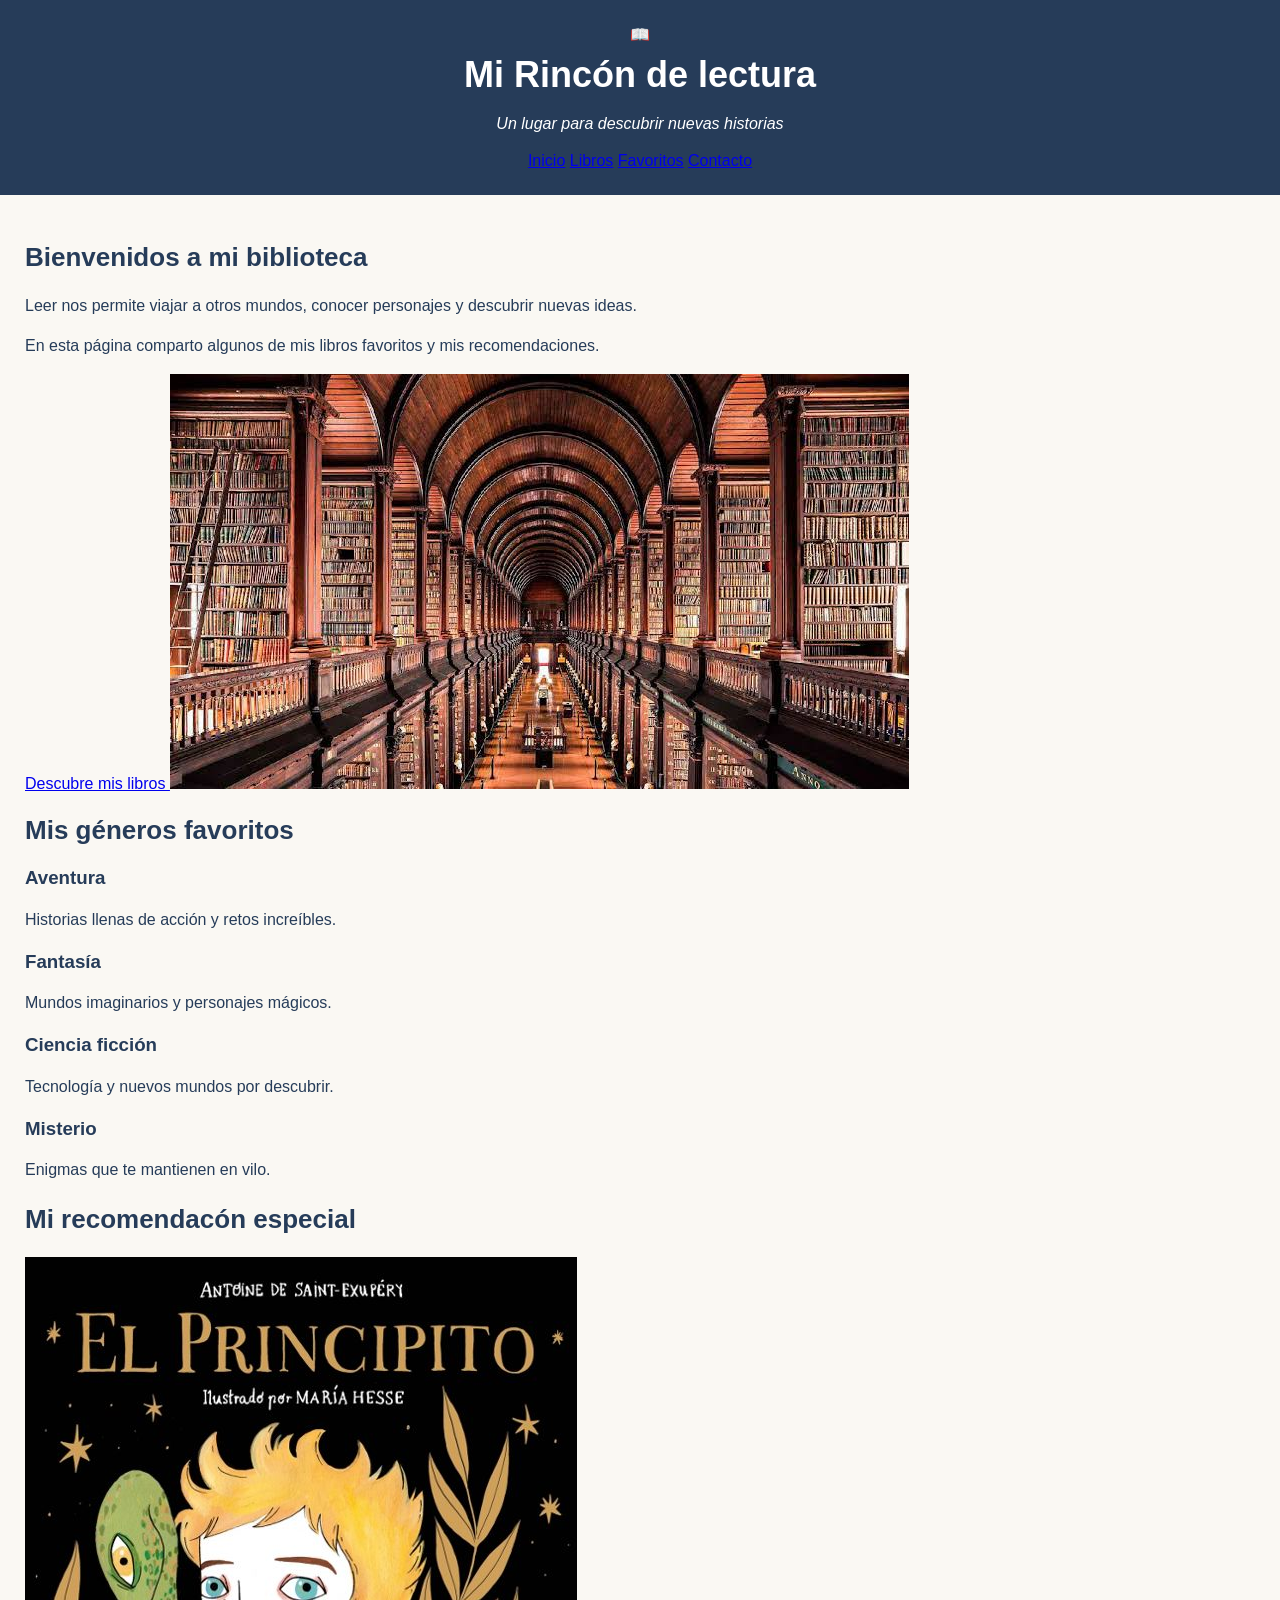
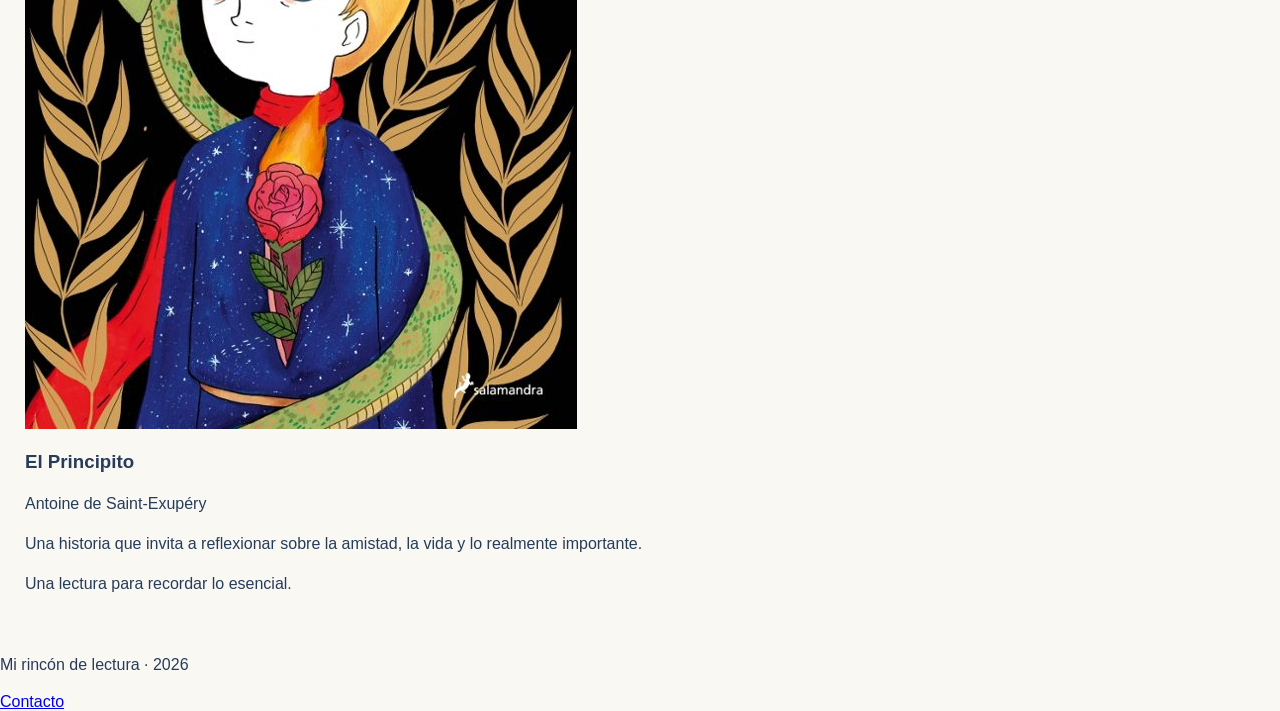
==== index.html @ 7d024464 "segunda copia" ====
<!DOCTYPE html>
<html lang="en">

<head>
    <meta charset="UTF-8">
    <meta name="viewport" content="width=device-width, initial-scale=1.0">
    <title>Mi Rincón de Lectura</title>
    <link rel="stylesheet" href="css/styles.css">
</head>

<body>
    <header id="cabecera">
        <div class="identidad">
            <span class="icono-libro" aria-hidden="true">📖</span>
            <div>
                <h1>Mi Rincón de lectura</h1>
                <p>Un lugar para descubrir nuevas historias</p>
            </div>
        </div>
        <nav>
            <a href="index.html" class="activo">Inicio</a>
            <a href="libros.html"> Libros</a>
            <a href="#generos">Favoritos</a>
            <a href="#contacto">Contacto</a>
        </nav>
    </header>
    <main>
        <section id="inicio">
            <h2>Bienvenidos a mi biblioteca</h2>
            <p>
                Leer nos permite viajar a otros mundos,
                conocer personajes y descubrir nuevas ideas.
            </p>
            <p>
                En esta página comparto algunos de mis libros
                favoritos y mis recomendaciones.
            </p>
            <a href="libros.html" class="boton">
                Descubre mis libros
            </a>
            <img src="img/biblioteca.jpg" alt="imagen biblioteca">
        </section>

        <section id="generos">
            <h2>Mis géneros favoritos</h2>

            <div id="genero">
                <h3>Aventura</h3>
                <p>Historias llenas de acción y retos increíbles.</p>
            </div>

            <div id="genero">
                <h3>Fantasía</h3>
                <p>Mundos imaginarios y personajes mágicos.</p>
            </div>

            <div id="genero">
                <h3>Ciencia ficción</h3>
                <p>Tecnología y nuevos mundos por descubrir.</p>
            </div>

            <div id="genero">
                <h3>Misterio</h3>
                <p>Enigmas que te mantienen en vilo.</p>
            </div>
            <section id="recomendacion">
                <h2>Mi recomendacón especial</h2>

                <img src="img/principito.webp" alt="Portada del libro El Principito" class="portada">

                <h3>El Principito</h3>
                <p>Antoine de Saint-Exupéry</p>
                <p>
                    Una historia que invita a reflexionar
                    sobre la amistad, la vida y lo realmente importante.
                </p>
                <p class="cita">
                    Una lectura para recordar lo esencial.
                </p>
            </section>
    </main>
    <footer id="contacto">
        <p>Mi rincón de lectura · 2026</p>
        <a href="mailto:bego.cesmedo@gmail.com">Contacto</a>
    </footer>
</body>

</html>
---- css/styles.css ----
body{
    font-family: Arial, Helvetica, sans-serif;
    background-color: #faf8f3;
    color: #263c59;
    margin: 0;
}

main{
    padding: 25px;
}

h2{
    color: #263c59;
    font-size: 26px;
}

p{
    line-height: 1.5;
}

#cabecera{
    background-color: #263c59;
    color: white;
    text-align: center;
    padding: 25px;
}

#cabecera h1{
    font-size:36px;
    margin: 10px;
}

#cabecera p{
    font-style: italic;
}
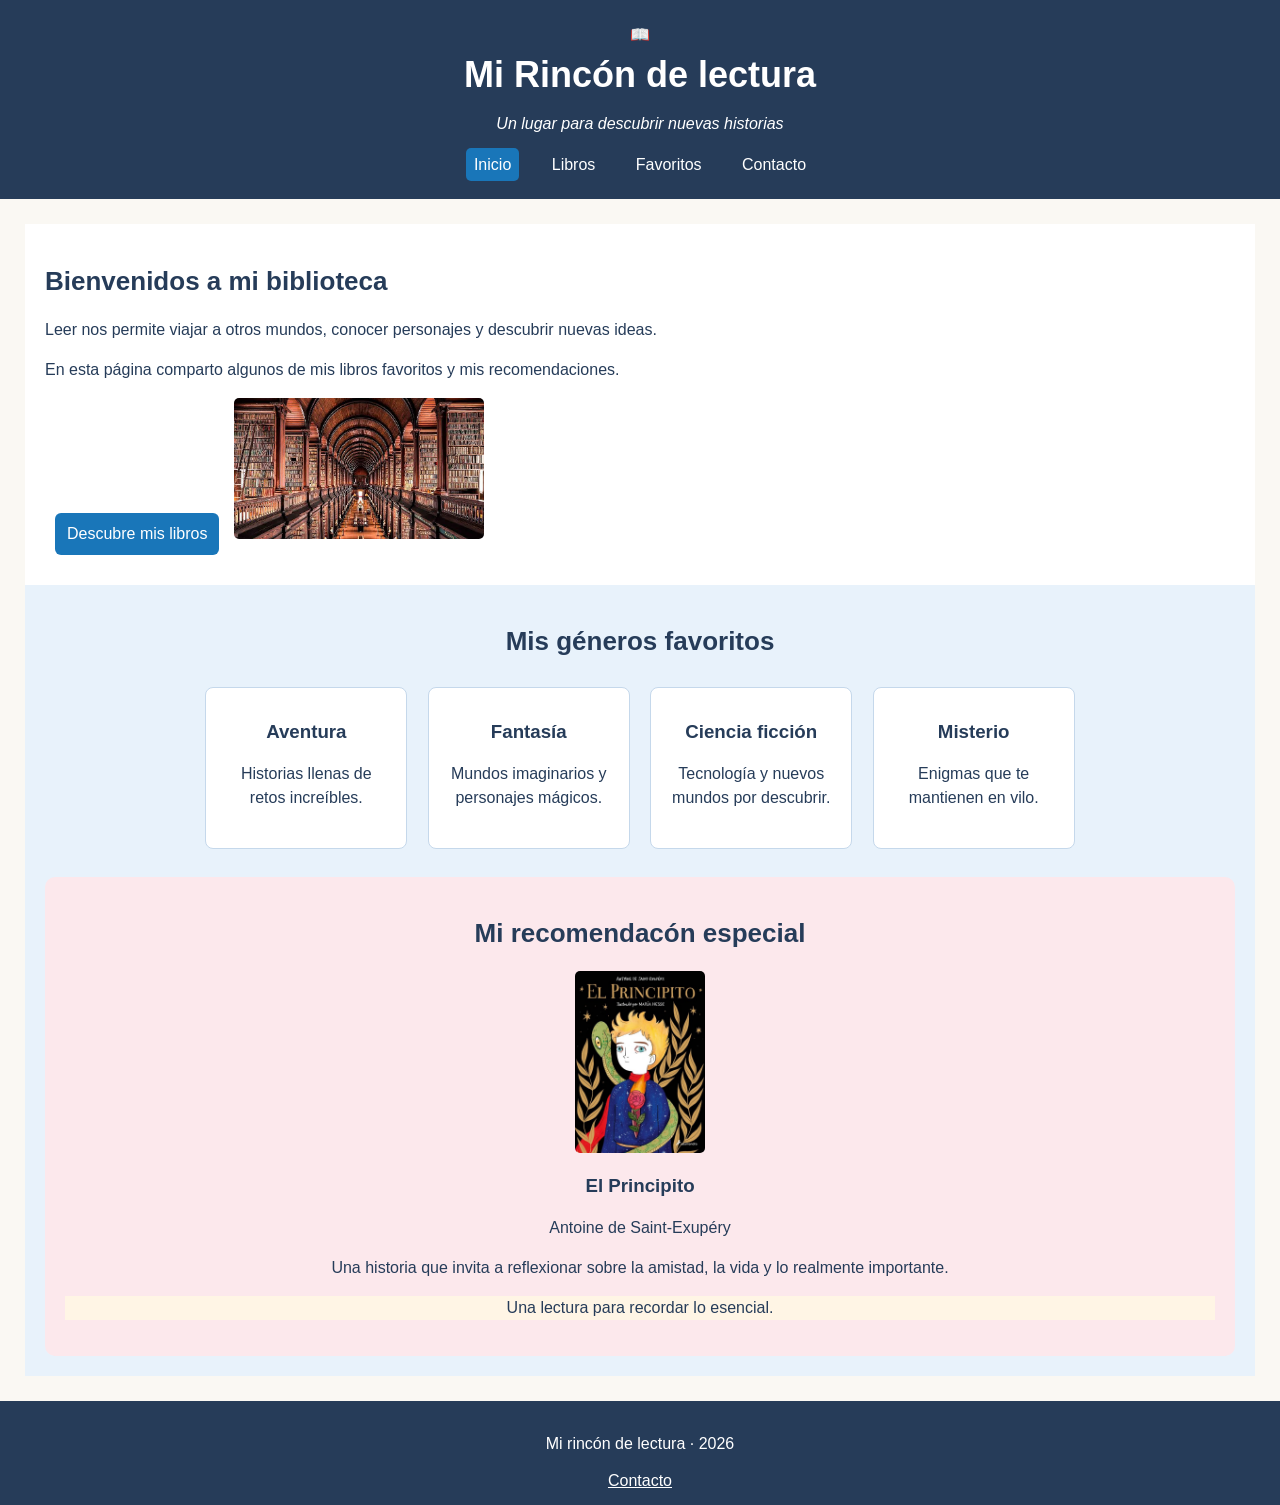
==== commit e261f2c6: "tercera copia" ====
--- a/index.html
+++ b/index.html
@@ -44,22 +44,22 @@
         <section id="generos">
             <h2>Mis géneros favoritos</h2>
 
-            <div id="genero">
+            <div class="genero">
                 <h3>Aventura</h3>
-                <p>Historias llenas de acción y retos increíbles.</p>
+                <p>Historias llenas de retos increíbles.</p>
             </div>
 
-            <div id="genero">
+            <div class="genero">
                 <h3>Fantasía</h3>
                 <p>Mundos imaginarios y personajes mágicos.</p>
             </div>
 
-            <div id="genero">
+            <div class="genero">
                 <h3>Ciencia ficción</h3>
                 <p>Tecnología y nuevos mundos por descubrir.</p>
             </div>
 
-            <div id="genero">
+            <div class="genero">
                 <h3>Misterio</h3>
                 <p>Enigmas que te mantienen en vilo.</p>
             </div>
--- a/css/styles.css
+++ b/css/styles.css
@@ -32,4 +32,141 @@
 
 #cabecera p{
     font-style: italic;
-}+}
+
+
+
+
+/*NAVEGACIÓN*/
+nav{
+    margin-top: 20px;
+}
+
+nav a{
+    color: white;
+    text-decoration: none;
+    margin:10px;
+    padding: 8px;
+}
+
+nav a:hover{
+    background-color: #1976b9;
+    border-radius: 5px;
+}
+
+nav a.activo{
+    background-color: #1976b9;
+    border-radius: 5px;
+}
+
+/*BIENVENIDA*/
+
+#inicio{
+    padding: 20px;
+    background-color: white;
+}
+
+#inicio img{
+    width: 250px;
+    border-radius: 5px;
+}
+
+.boton{
+    display: inline-block;
+    background-color: #1976b9;
+    color: white;
+    padding: 12px;
+    margin: 10px;
+    text-decoration: none;
+    border-radius: 6px;
+}
+
+/*GÉNEROS LITERARIOS*/
+
+#generos{
+    background-color: #e8f2fb;
+    padding: 20px;
+    text-align: center
+}
+
+.genero{
+    display: inline-block;
+    vertical-align: top;
+    background-color: white;
+    width: 170px;
+    min-height: 130px;
+    margin: 8px;
+    padding: 15px;
+    border: 1px solid #c5d8eb;
+    border-radius: 8px;
+}
+
+.genero h3{
+    color: #263c59;
+}
+
+#recomendacion{
+    background-color: #fce8ec;
+    padding: 20px;
+    margin-top: 20px;
+    border-radius: 10px;
+}
+
+.portada{
+    width: 130px;
+    border-radius: 5px;
+}
+.cita{
+    background-color: #fff5e5;
+}
+
+/*CATÁLOGO*/
+#catalogo{
+    text-align: center;
+}
+
+.tarjeta{
+    display: inline-block;
+    vertical-align: top;
+    width: 220px;
+    min-height: 420px;
+    background-color: #e8f2fb;
+    border: 1px solid #c5d8eb;
+    border-radius: 10px;
+    padding: 15px;
+    margin:8px;
+    text-align: center;
+}
+
+.tarjeta h3{
+    font-size: 20px;
+}
+
+.tarjeta p{
+
+}
+
+/*OTROS LIBROS*/
+#otros-libros{
+    background-color: #fff5e5;
+    padding: 20px;
+    margin-top: 20px;
+    border-radius: 10px;
+}
+
+#otros-libros li{
+    margin: 8px;
+}
+
+
+/*FOOTER*/
+footer{
+    background-color: #263c59;
+    color: white;
+    text-align: center;
+    padding: 15px;
+}
+
+footer a{
+    color: white;
+}
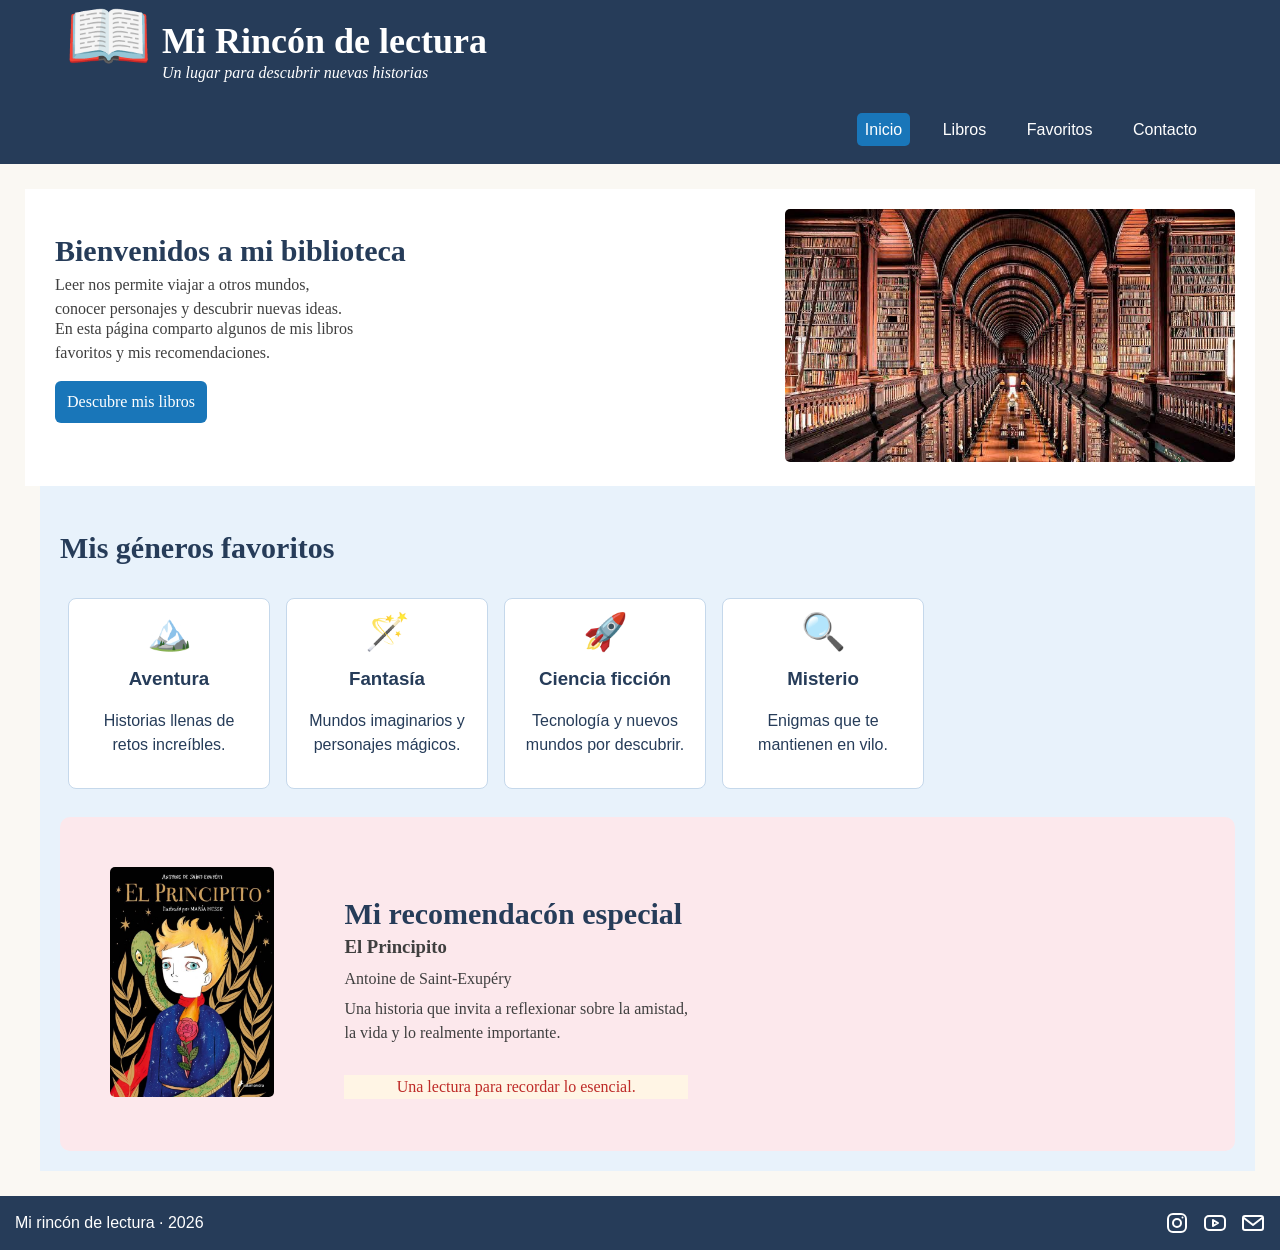
==== commit 6e5ddc6f: "quinta copia" ====
--- a/index.html
+++ b/index.html
@@ -21,68 +21,88 @@
             <a href="index.html" class="activo">Inicio</a>
             <a href="libros.html"> Libros</a>
             <a href="#generos">Favoritos</a>
-            <a href="#contacto">Contacto</a>
+            <a href="mailto:bego.cesmedo@gmail.com">Contacto</a>
         </nav>
     </header>
     <main>
         <section id="inicio">
-            <h2>Bienvenidos a mi biblioteca</h2>
-            <p>
-                Leer nos permite viajar a otros mundos,
-                conocer personajes y descubrir nuevas ideas.
-            </p>
-            <p>
-                En esta página comparto algunos de mis libros
-                favoritos y mis recomendaciones.
-            </p>
-            <a href="libros.html" class="boton">
+            <div class="inicio-izquierda">
+                <h2>Bienvenidos a mi biblioteca</h2>
+                <p>
+                    Leer nos permite viajar a otros mundos,<br>
+                    conocer personajes y descubrir nuevas ideas.
+                </p>
+                <p>
+                    En esta página comparto algunos de mis libros<br>
+                    favoritos y mis recomendaciones.
+                </p>
+                <a href="libros.html" class="boton">
                 Descubre mis libros
-            </a>
-            <img src="img/biblioteca.jpg" alt="imagen biblioteca">
+                </a>
+            </div>
+            <div>
+                <img src="img/biblioteca.jpg" alt="imagen biblioteca">
+            </div>
         </section>
 
         <section id="generos">
-            <h2>Mis géneros favoritos</h2>
+            <div></div>
+                <h2>Mis géneros favoritos</h2>
+            </div>
 
+            <div class="tarjetas">
             <div class="genero">
+                <span class="icono-genero" aria-hidden="true">🏔️</span>
                 <h3>Aventura</h3>
                 <p>Historias llenas de retos increíbles.</p>
             </div>
 
             <div class="genero">
+                <span class="icono-genero" aria-hidden="true">🪄</span>
                 <h3>Fantasía</h3>
                 <p>Mundos imaginarios y personajes mágicos.</p>
             </div>
 
             <div class="genero">
+                <span class="icono-genero" aria-hidden="true">🚀</span>
                 <h3>Ciencia ficción</h3>
                 <p>Tecnología y nuevos mundos por descubrir.</p>
             </div>
 
             <div class="genero">
+                <span class="icono-genero" aria-hidden="true">🔍</span>
                 <h3>Misterio</h3>
                 <p>Enigmas que te mantienen en vilo.</p>
             </div>
+            </div>
             <section id="recomendacion">
-                <h2>Mi recomendacón especial</h2>
 
-                <img src="img/principito.webp" alt="Portada del libro El Principito" class="portada">
+                <div>
+                    <img src="img/principito.webp" alt="Portada del libro El Principito" class="portada">
+                </div>
 
-                <h3>El Principito</h3>
-                <p>Antoine de Saint-Exupéry</p>
-                <p>
-                    Una historia que invita a reflexionar
-                    sobre la amistad, la vida y lo realmente importante.
-                </p>
-                <p class="cita">
-                    Una lectura para recordar lo esencial.
-                </p>
+                <div>
+                    <h2>Mi recomendacón especial</h2>
+                    <h3>El Principito</h3>
+                    <p>Antoine de Saint-Exupéry</p>
+                    <p>
+                        Una historia que invita a reflexionar
+                        sobre la amistad,<br> la vida y lo realmente importante.
+                    </p>
+                    <p class="cita">
+                        Una lectura para recordar lo esencial.
+                    </p>
+                </div>
             </section>
     </main>
     <footer id="contacto">
         <p>Mi rincón de lectura · 2026</p>
-        <a href="mailto:bego.cesmedo@gmail.com">Contacto</a>
+        <div class="redes" aria-label="Redes sociales y correo">
+            <span role="img" aria-label="Instagram"><svg viewBox="0 0 24 24" aria-hidden="true"><rect x="3" y="3" width="18" height="18" rx="5"/><circle cx="12" cy="12" r="4"/><circle cx="17.5" cy="6.5" r="1" fill="currentColor" stroke="none"/></svg></span>
+            <span role="img" aria-label="YouTube"><svg viewBox="0 0 24 24" aria-hidden="true"><rect x="2" y="5" width="20" height="14" rx="4"/><path d="m10 9 5 3-5 3z"/></svg></span>
+            <a href="mailto:bego.cesmedo@gmail.com" aria-label="Enviar correo"><svg viewBox="0 0 24 24" aria-hidden="true"><rect x="2" y="5" width="20" height="14" rx="2"/><path d="m3 7 9 7 9-7"/></svg></a>
+        </div>
     </footer>
 </body>
 
-</html>+</html>
--- a/css/styles.css
+++ b/css/styles.css
@@ -19,6 +19,9 @@
 }
 
 #cabecera{
+    display: flex;
+    flex-direction: column;
+    align-items: flex-start;
     background-color: #263c59;
     color: white;
     text-align: center;
@@ -27,11 +30,30 @@
 
 #cabecera h1{
     font-size:36px;
-    margin: 10px;
+    font-family:'Times New Roman', Times, serif;
+    margin-top: -5px;
+    margin-left: 10px;
+    text-align: left;
 }
 
 #cabecera p{
     font-style: italic;
+    font-family: 'Times New Roman', Times, serif;
+    text-align: left;
+    margin-top: -25px;
+    margin-left: 10px;
+
+
+}
+
+.icono-libro{
+    font-size: 70px;
+    margin-top: -30px;
+    margin-left: 40px;
+}
+
+.identidad{
+    display: flex;
 }
 
 
@@ -40,6 +62,10 @@
 /*NAVEGACIÓN*/
 nav{
     margin-top: 20px;
+    align-self: flex-end;
+    text-align: right;
+    margin-right: 40px;
+
 }
 
 nav a{
@@ -62,21 +88,42 @@
 /*BIENVENIDA*/
 
 #inicio{
+    display: flex;
     padding: 20px;
     background-color: white;
 }
+.inicio-izquierda{
+    margin-left: 10px;
+}
+
+#inicio h2{
+font-size: 30px;
+font-family: 'Times New Roman', Times, serif;
+}
+
+#inicio p{
+    font-family: 'Times New Roman', Times, serif;
+    color: rgb(63, 63, 63);
+    margin-top: -20px;
+
+}
+
+#inicio > div:last-child{
+    margin-left: auto;
+}
 
 #inicio img{
-    width: 250px;
+    width: 450px;
     border-radius: 5px;
+
 }
 
 .boton{
+    font-family: 'Times New Roman', Times, serif;
     display: inline-block;
     background-color: #1976b9;
     color: white;
     padding: 12px;
-    margin: 10px;
     text-decoration: none;
     border-radius: 6px;
 }
@@ -86,8 +133,16 @@
 #generos{
     background-color: #e8f2fb;
     padding: 20px;
-    text-align: center
-}
+    margin-left: 15px;
+    text-align: left;
+    
+}
+
+#generos h2{
+    font-family: 'Times New Roman', Times, serif;
+    font-size: 30px;
+}
+
 
 .genero{
     display: inline-block;
@@ -99,27 +154,68 @@
     padding: 15px;
     border: 1px solid #c5d8eb;
     border-radius: 8px;
+    text-align: center;
+}
+
+.tarjetas{
+    display: flex;
+
+}
+
+.icono-genero{
+    display: block;
+    font-size: 36px;
+    line-height: 1;
 }
 
 .genero h3{
     color: #263c59;
+
 }
 
 #recomendacion{
+    display: flex;
+    gap: 40px;
     background-color: #fce8ec;
     padding: 20px;
     margin-top: 20px;
     border-radius: 10px;
 }
 
+#recomendacion img{
+    width: auto;
+    height: 230px;
+    margin: 30px;
+}
+
+#recomendacion h2{
+    margin-top: 60px;
+}
+
+#recomendacion h3{
+    font-family: 'Times New Roman', Times, serif;
+    color: rgb(63, 63, 63);
+    margin-top: -20px;
+}
+
+#recomendacion p{
+    font-family: 'Times New Roman', Times, serif;
+    color: rgb(63, 63, 63);
+    margin-top: -10px;
+
+}
+
+#recomendacion .cita{
+    color: #b00000d3;
+    text-align: center;
+    margin: 30px auto 0;
+    background-color: #fff5e5;
+}
+
 .portada{
     width: 130px;
     border-radius: 5px;
 }
-.cita{
-    background-color: #fff5e5;
-}
-
 /*CATÁLOGO*/
 #catalogo{
     text-align: center;
@@ -161,6 +257,8 @@
 
 /*FOOTER*/
 footer{
+    display: flex;
+    align-items: center;
     background-color: #263c59;
     color: white;
     text-align: center;
@@ -170,3 +268,33 @@
 footer a{
     color: white;
 }
+
+footer p{
+    margin-right: -50px;
+    justify-content: right;
+    text-align:center;
+    margin: 0;
+}
+
+.redes{
+    display: flex;
+    align-items: center;
+    gap: 14px;
+    margin-left: auto;
+    color: white;
+}
+
+footer a{
+    color: white;
+}
+
+.redes svg{
+    display: block;
+    width: 24px;
+    height: 24px;
+    fill: none;
+    stroke: currentColor;
+    stroke-width: 2;
+    stroke-linecap: round;
+    stroke-linejoin: round;
+}
